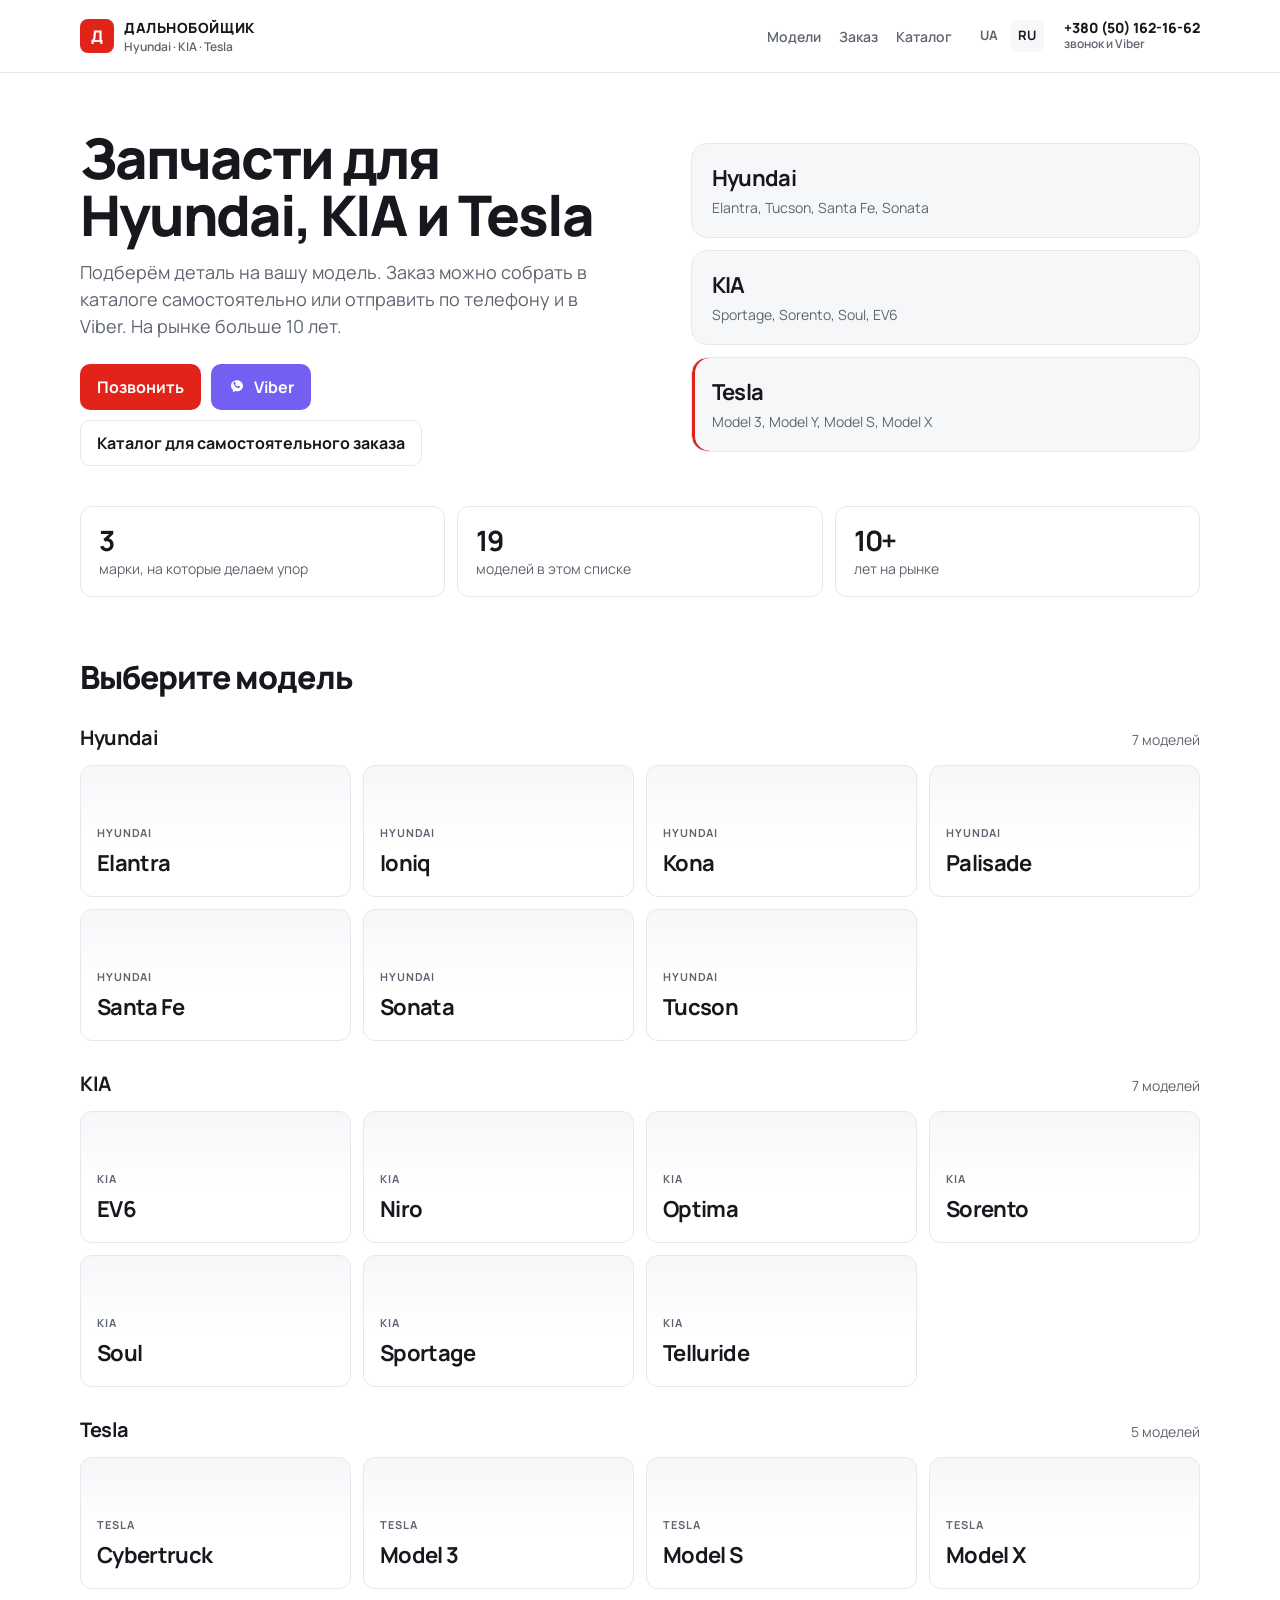
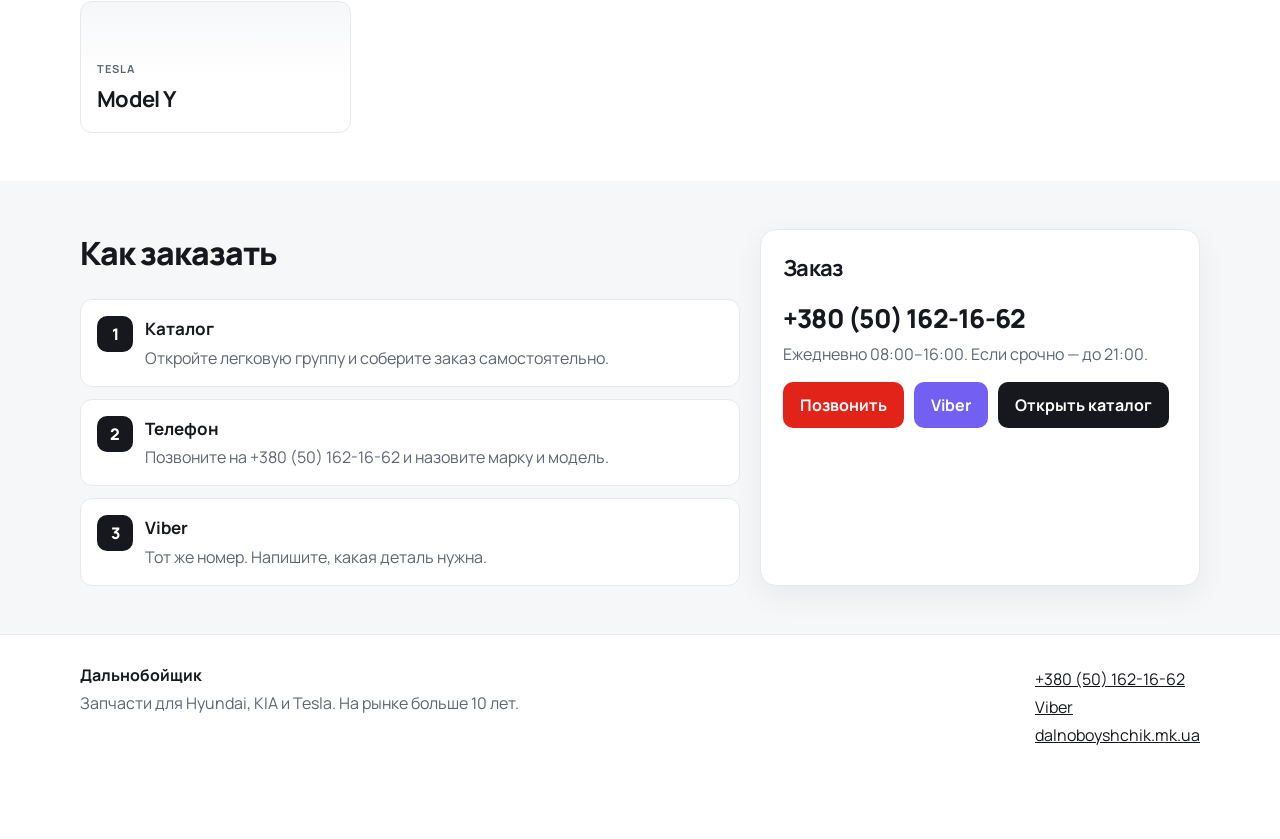
==== ru.html @ 2a45659d "Publish a landing page for Hyundai, KIA and Tesla parts." ====
<!DOCTYPE html>
<html lang="ru">
<head>
  <meta charset="utf-8">
  <meta name="viewport" content="width=device-width, initial-scale=1">
  <title>Запчасти Hyundai, KIA и Tesla — Дальнобойщик</title>
  <meta name="description" content="Запчасти для Hyundai, KIA и Tesla: Elantra, Tucson, Sportage, Model 3, Model Y и другие модели. Каталог для самостоятельного заказа, телефон и Viber +380 (50) 162-16-62. На рынке больше 10 лет.">
  <meta name="robots" content="index, follow">
  <link rel="canonical" href="https://sergey16071997.github.io/legkova/ru.html">
  <link rel="alternate" hreflang="uk" href="https://sergey16071997.github.io/legkova/">
  <link rel="alternate" hreflang="ru" href="https://sergey16071997.github.io/legkova/ru.html">
  <link rel="alternate" hreflang="x-default" href="https://sergey16071997.github.io/legkova/">
  <meta property="og:title" content="Запчасти Hyundai, KIA и Tesla — Дальнобойщик">
  <meta property="og:description" content="Запчасти на Hyundai, KIA и Tesla. Каталог для самостоятельного заказа или звонок и Viber.">
  <meta property="og:url" content="https://sergey16071997.github.io/legkova/ru.html">
  <meta property="og:type" content="website">
  <meta property="og:locale" content="ru_RU">
  <link rel="preconnect" href="https://fonts.googleapis.com">
  <link rel="preconnect" href="https://fonts.gstatic.com" crossorigin>
  <link href="https://fonts.googleapis.com/css2?family=Manrope:wght@500;600;700;800&display=swap" rel="stylesheet">
  <link rel="stylesheet" href="css/styles.css">
  <script type="application/ld+json">
  {
    "@context": "https://schema.org",
    "@type": "AutoPartsStore",
    "name": "Дальнобойщик",
    "url": "https://sergey16071997.github.io/legkova/ru.html",
    "telephone": "+380501621662",
    "description": "Запчасти для Hyundai, KIA и Tesla. На рынке больше 10 лет.",
    "knowsAbout": ["Hyundai Elantra", "Hyundai Tucson", "KIA Sportage", "Tesla Model 3", "Tesla Model Y"],
    "sameAs": ["https://dalnoboyshchik.mk.ua/ua/g137787623-legkova-grupa"]
  }
  </script>
</head>
<body>
  <a class="skip" href="#models">К моделям</a>
  <header class="site-header">
    <div class="wrap header-row">
      <a class="brand" href="ru.html">
        <span class="brand-mark">Д</span>
        <span class="brand-name">ДАЛЬНОБОЙЩИК<span class="brand-sub">Hyundai · KIA · Tesla</span></span>
      </a>
      <nav class="nav" aria-label="Разделы">
        <a href="#models">Модели</a>
        <a href="#order">Заказ</a>
        <a href="https://dalnoboyshchik.mk.ua/ua/g137787623-legkova-grupa">Каталог</a>
      </nav>
      <span class="langs">
        <a href="index.html" hreflang="uk" lang="uk">UA</a>
        <a href="ru.html" hreflang="ru" lang="ru" aria-current="page">RU</a>
      </span>
      <a class="header-call" href="tel:+380501621662">+380 (50) 162-16-62<span>звонок и Viber</span></a>
    </div>
  </header>

  <main>
    <section class="hero">
      <div class="wrap hero-grid">
        <div>
          <h1>Запчасти для Hyundai, KIA и Tesla</h1>
          <p class="lead">Подберём деталь на вашу модель. Заказ можно собрать в каталоге самостоятельно или отправить по телефону и в Viber. На рынке больше 10 лет.</p>
          <div class="actions">
            <a class="btn btn-red" href="tel:+380501621662">Позвонить</a>
            <a class="btn btn-viber" href="viber://chat?number=%2B380501621662">
              <svg viewBox="0 0 24 24" aria-hidden="true"><path fill="currentColor" d="M12 3C7.6 3 4 6.2 4 10.2c0 2.2 1.1 4.2 2.9 5.6l-.7 3.2 3.4-1.6c.8.2 1.6.3 2.4.3 4.4 0 8-3.2 8-7.2S16.4 3 12 3zm3.7 9.4c-.2.5-1 .9-1.4 1-.4.1-.8.2-1.3 0-.3-.1-.7-.2-1.2-.5-2.1-1.1-3.5-3.3-3.6-3.5-.1-.2-.9-1.2-.9-2.3s.6-1.6.8-1.8c.2-.2.4-.3.6-.3h.4c.1 0 .3 0 .4.3.2.5.6 1.6.6 1.7.1.1.1.3 0 .5-.1.2-.2.3-.3.5l-.2.2c-.1.1-.2.2-.1.4.1.2.6 1 1.3 1.6.9.8 1.6 1 1.8 1.1.2.1.3.1.4-.1.1-.2.5-.6.6-.8.1-.2.3-.2.5-.1.2.1 1.3.6 1.5.7.2.1.3.2.4.3.1.2.1.6-.1 1.1z"/></svg>
              Viber
            </a>
            <a class="btn btn-line" href="https://dalnoboyshchik.mk.ua/ua/g137787623-legkova-grupa">Каталог для самостоятельного заказа</a>
          </div>
        </div>
        <div class="hero-board">
          <a class="tile" href="#hyundai"><strong>Hyundai</strong><span>Elantra, Tucson, Santa Fe, Sonata</span></a>
          <a class="tile" href="#kia"><strong>KIA</strong><span>Sportage, Sorento, Soul, EV6</span></a>
          <a class="tile tile-tesla" href="#tesla"><strong>Tesla</strong><span>Model 3, Model Y, Model S, Model X</span></a>
        </div>
      </div>
    </section>

    <section class="wrap facts" aria-label="Коротко">
      <div class="fact"><b>3</b><span>марки, на которые делаем упор</span></div>
      <div class="fact"><b>19</b><span>моделей в этом списке</span></div>
      <div class="fact"><b>10+</b><span>лет на рынке</span></div>
    </section>

    <section class="section" id="models">
      <div class="wrap">
        <h2>Выберите модель</h2>
        <div class="brand-block" id="hyundai">
          <div class="brand-head"><h3>Hyundai</h3><p>7 моделей</p></div>
          <div class="models">
            <a class="model" href="https://dalnoboyshchik.mk.ua/ua/g137787623-legkova-grupa"><small>Hyundai</small><b>Elantra</b></a>
            <a class="model" href="https://dalnoboyshchik.mk.ua/ua/g137787623-legkova-grupa"><small>Hyundai</small><b>Ioniq</b></a>
            <a class="model" href="https://dalnoboyshchik.mk.ua/ua/g137787623-legkova-grupa"><small>Hyundai</small><b>Kona</b></a>
            <a class="model" href="https://dalnoboyshchik.mk.ua/ua/g137787623-legkova-grupa"><small>Hyundai</small><b>Palisade</b></a>
            <a class="model" href="https://dalnoboyshchik.mk.ua/ua/g137787623-legkova-grupa"><small>Hyundai</small><b>Santa Fe</b></a>
            <a class="model" href="https://dalnoboyshchik.mk.ua/ua/g137787623-legkova-grupa"><small>Hyundai</small><b>Sonata</b></a>
            <a class="model" href="https://dalnoboyshchik.mk.ua/ua/g137787623-legkova-grupa"><small>Hyundai</small><b>Tucson</b></a>
          </div>
        </div>
        <div class="brand-block" id="kia">
          <div class="brand-head"><h3>KIA</h3><p>7 моделей</p></div>
          <div class="models">
            <a class="model" href="https://dalnoboyshchik.mk.ua/ua/g137787623-legkova-grupa"><small>KIA</small><b>EV6</b></a>
            <a class="model" href="https://dalnoboyshchik.mk.ua/ua/g137787623-legkova-grupa"><small>KIA</small><b>Niro</b></a>
            <a class="model" href="https://dalnoboyshchik.mk.ua/ua/g137787623-legkova-grupa"><small>KIA</small><b>Optima</b></a>
            <a class="model" href="https://dalnoboyshchik.mk.ua/ua/g137787623-legkova-grupa"><small>KIA</small><b>Sorento</b></a>
            <a class="model" href="https://dalnoboyshchik.mk.ua/ua/g137787623-legkova-grupa"><small>KIA</small><b>Soul</b></a>
            <a class="model" href="https://dalnoboyshchik.mk.ua/ua/g137787623-legkova-grupa"><small>KIA</small><b>Sportage</b></a>
            <a class="model" href="https://dalnoboyshchik.mk.ua/ua/g137787623-legkova-grupa"><small>KIA</small><b>Telluride</b></a>
          </div>
        </div>
        <div class="brand-block" id="tesla">
          <div class="brand-head"><h3>Tesla</h3><p>5 моделей</p></div>
          <div class="models">
            <a class="model" href="https://dalnoboyshchik.mk.ua/ua/g137787623-legkova-grupa"><small>Tesla</small><b>Cybertruck</b></a>
            <a class="model" href="https://dalnoboyshchik.mk.ua/ua/g137787623-legkova-grupa"><small>Tesla</small><b>Model 3</b></a>
            <a class="model" href="https://dalnoboyshchik.mk.ua/ua/g137787623-legkova-grupa"><small>Tesla</small><b>Model S</b></a>
            <a class="model" href="https://dalnoboyshchik.mk.ua/ua/g137787623-legkova-grupa"><small>Tesla</small><b>Model X</b></a>
            <a class="model" href="https://dalnoboyshchik.mk.ua/ua/g137787623-legkova-grupa"><small>Tesla</small><b>Model Y</b></a>
          </div>
        </div>
      </div>
    </section>

    <section class="section order" id="order">
      <div class="wrap steps">
        <div>
          <h2>Как заказать</h2>
          <div class="step-list">
            <article class="step">
              <i>1</i>
              <div>
                <h3>Каталог</h3>
                <p>Откройте легковую группу и соберите заказ самостоятельно.</p>
              </div>
            </article>
            <article class="step">
              <i>2</i>
              <div>
                <h3>Телефон</h3>
                <p>Позвоните на +380 (50) 162-16-62 и назовите марку и модель.</p>
              </div>
            </article>
            <article class="step">
              <i>3</i>
              <div>
                <h3>Viber</h3>
                <p>Тот же номер. Напишите, какая деталь нужна.</p>
              </div>
            </article>
          </div>
        </div>
        <aside class="contact-card" id="contacts">
          <h3>Заказ</h3>
          <a class="phone" href="tel:+380501621662">+380 (50) 162-16-62</a>
          <p class="hours">Ежедневно 08:00–16:00. Если срочно — до 21:00.</p>
          <div class="actions">
            <a class="btn btn-red" href="tel:+380501621662">Позвонить</a>
            <a class="btn btn-viber" href="viber://chat?number=%2B380501621662">Viber</a>
            <a class="btn btn-dark" href="https://dalnoboyshchik.mk.ua/ua/g137787623-legkova-grupa">Открыть каталог</a>
          </div>
        </aside>
      </div>
    </section>
  </main>

  <footer class="site-footer">
    <div class="wrap footer-row">
      <div>
        <strong>Дальнобойщик</strong>
        <p>Запчасти для Hyundai, KIA и Tesla. На рынке больше 10 лет.</p>
      </div>
      <div>
        <p><a href="tel:+380501621662">+380 (50) 162-16-62</a></p>
        <p><a href="viber://chat?number=%2B380501621662">Viber</a></p>
        <p><a href="https://dalnoboyshchik.mk.ua/ua/g137787623-legkova-grupa">dalnoboyshchik.mk.ua</a></p>
      </div>
    </div>
  </footer>

  <div class="dock">
    <a class="btn btn-red" href="tel:+380501621662">Позвонить</a>
    <a class="btn btn-viber" href="viber://chat?number=%2B380501621662">Viber</a>
  </div>
</body>
</html>
---- css/styles.css ----
:root {
  --ink: #16181d;
  --muted: #5e6570;
  --line: #e6e8ec;
  --paper: #f6f7f9;
  --red: #e2231a;
  --red-dark: #c41610;
  --white: #fff;
  --shadow: 0 10px 30px rgba(22, 24, 29, 0.06);
  --radius: 12px;
  --max: 1120px;
}

* { box-sizing: border-box; }
html { scroll-behavior: smooth; }
body {
  margin: 0;
  color: var(--ink);
  background: var(--white);
  font-family: Manrope, system-ui, sans-serif;
  font-size: 16px;
  line-height: 1.5;
}
img, svg { display: block; }
a { color: inherit; }
button, a { -webkit-tap-highlight-color: transparent; }

.skip {
  position: absolute;
  left: 12px;
  top: -40px;
  background: var(--ink);
  color: var(--white);
  padding: 8px 12px;
  z-index: 20;
}
.skip:focus { top: 12px; }

.wrap {
  width: min(var(--max), calc(100% - 40px));
  margin: 0 auto;
}

.site-header {
  position: sticky;
  top: 0;
  z-index: 10;
  background: rgba(255, 255, 255, 0.92);
  backdrop-filter: blur(12px);
  border-bottom: 1px solid var(--line);
}
.header-row {
  display: flex;
  align-items: center;
  gap: 20px;
  min-height: 72px;
}
.brand {
  display: flex;
  align-items: center;
  gap: 10px;
  text-decoration: none;
  margin-right: auto;
}
.brand-mark {
  width: 34px;
  height: 34px;
  border-radius: 8px;
  background: var(--red);
  color: var(--white);
  display: grid;
  place-items: center;
  font-weight: 800;
  letter-spacing: -0.04em;
}
.brand-name {
  font-weight: 800;
  letter-spacing: 0.04em;
  font-size: 14px;
}
.brand-sub {
  display: block;
  color: var(--muted);
  font-weight: 600;
  letter-spacing: 0;
  font-size: 12px;
}
.nav {
  display: flex;
  gap: 18px;
}
.nav a {
  text-decoration: none;
  color: var(--muted);
  font-weight: 600;
  font-size: 14px;
}
.nav a:hover { color: var(--ink); }
.langs {
  display: flex;
  gap: 4px;
  flex: 0 0 auto;
}
.langs a {
  text-decoration: none;
  font-size: 13px;
  font-weight: 700;
  color: var(--muted);
  padding: 6px 8px;
  border-radius: 8px;
}
.langs a[aria-current="page"] {
  color: var(--ink);
  background: var(--paper);
}
.header-call {
  display: flex;
  flex-direction: column;
  text-decoration: none;
  font-weight: 800;
  font-size: 14px;
  line-height: 1.2;
  flex: 0 0 auto;
}
.header-call span {
  color: var(--muted);
  font-weight: 600;
  font-size: 12px;
}

.hero {
  padding: 56px 0 28px;
}
.hero-grid {
  display: grid;
  grid-template-columns: 1.05fr 0.95fr;
  gap: 48px;
  align-items: center;
}
h1 {
  margin: 0 0 16px;
  font-size: 56px;
  line-height: 1.02;
  letter-spacing: -0.035em;
  font-weight: 800;
}
.lead {
  margin: 0 0 24px;
  max-width: 520px;
  color: var(--muted);
  font-size: 18px;
}
.actions {
  display: flex;
  flex-wrap: wrap;
  gap: 10px;
}
.btn {
  display: inline-flex;
  align-items: center;
  justify-content: center;
  gap: 8px;
  min-height: 46px;
  padding: 0 16px;
  border-radius: 10px;
  text-decoration: none;
  font-weight: 700;
  border: 1px solid transparent;
}
.btn svg { width: 18px; height: 18px; }
.btn-red { background: var(--red); color: var(--white); }
.btn-red:hover { background: var(--red-dark); }
.btn-dark { background: var(--ink); color: var(--white); }
.btn-line {
  background: var(--white);
  border-color: var(--line);
  color: var(--ink);
}
.btn-line:hover { border-color: var(--ink); }
.btn-viber { background: #7360f2; color: var(--white); }
.btn-viber:hover { background: #5d4ad6; }

.hero-board {
  display: grid;
  gap: 12px;
}
.tile {
  display: block;
  text-decoration: none;
  background: var(--paper);
  border: 1px solid var(--line);
  border-radius: 16px;
  padding: 18px 20px;
}
.tile:hover { border-color: #cfd3da; }
.tile strong {
  display: block;
  font-size: 22px;
  letter-spacing: -0.03em;
}
.tile span {
  color: var(--muted);
  font-size: 14px;
}
.tile-tesla { box-shadow: inset 3px 0 0 var(--red); }

.facts {
  display: grid;
  grid-template-columns: repeat(3, 1fr);
  gap: 12px;
  padding: 12px 0 8px;
}
.fact {
  border: 1px solid var(--line);
  border-radius: var(--radius);
  padding: 18px 18px 16px;
}
.fact b {
  display: block;
  font-size: 28px;
  letter-spacing: -0.04em;
  line-height: 1.1;
}
.fact span { color: var(--muted); font-size: 14px; }

.section { padding: 48px 0; }
.section h2 {
  margin: 0 0 22px;
  font-size: 32px;
  letter-spacing: -0.03em;
  font-weight: 800;
}
.brand-block + .brand-block { margin-top: 28px; }
.brand-head {
  display: flex;
  align-items: baseline;
  justify-content: space-between;
  gap: 12px;
  margin-bottom: 12px;
}
.brand-head h3 {
  margin: 0;
  font-size: 20px;
  letter-spacing: -0.02em;
}
.brand-head p {
  margin: 0;
  color: var(--muted);
  font-size: 14px;
}
.models {
  display: grid;
  grid-template-columns: repeat(4, 1fr);
  gap: 12px;
}
.model {
  display: flex;
  flex-direction: column;
  justify-content: flex-end;
  min-height: 132px;
  padding: 16px;
  text-decoration: none;
  border: 1px solid var(--line);
  border-radius: var(--radius);
  background:
    linear-gradient(180deg, var(--paper), var(--white) 58%);
}
.model:hover { border-color: var(--ink); }
.model small {
  color: var(--muted);
  font-weight: 700;
  letter-spacing: 0.08em;
  text-transform: uppercase;
  font-size: 11px;
}
.model b {
  margin-top: 6px;
  font-size: 22px;
  letter-spacing: -0.03em;
}

.order {
  background: var(--paper);
}
.steps {
  display: grid;
  grid-template-columns: 1.2fr 0.8fr;
  gap: 20px;
}
.step-list {
  display: grid;
  gap: 12px;
}
.step {
  display: grid;
  grid-template-columns: 36px 1fr;
  gap: 12px;
  background: var(--white);
  border: 1px solid var(--line);
  border-radius: var(--radius);
  padding: 16px;
}
.step i {
  width: 36px;
  height: 36px;
  border-radius: 10px;
  background: var(--ink);
  color: var(--white);
  display: grid;
  place-items: center;
  font-style: normal;
  font-weight: 800;
}
.step h3 { margin: 0 0 4px; font-size: 17px; }
.step p { margin: 0; color: var(--muted); }
.contact-card {
  background: var(--white);
  border: 1px solid var(--line);
  border-radius: 16px;
  padding: 22px;
  box-shadow: var(--shadow);
}
.contact-card h3 { margin: 0 0 6px; font-size: 22px; letter-spacing: -0.03em; }
.contact-card .phone {
  display: inline-block;
  margin: 8px 0 4px;
  font-size: 26px;
  font-weight: 800;
  letter-spacing: -0.03em;
  text-decoration: none;
}
.hours { margin: 0 0 16px; color: var(--muted); }
.contact-card .actions { margin-top: 8px; }

.site-footer {
  border-top: 1px solid var(--line);
  padding: 28px 0 88px;
}
.footer-row {
  display: flex;
  justify-content: space-between;
  gap: 20px;
  align-items: start;
}
.site-footer p { margin: 4px 0; color: var(--muted); }
.site-footer a { color: var(--ink); }

.dock {
  display: none;
}

:focus-visible {
  outline: 2px solid var(--ink);
  outline-offset: 2px;
}

@media (max-width: 900px) {
  h1 { font-size: 40px; }
  .hero-grid, .steps, .models, .facts { grid-template-columns: 1fr 1fr; }
  .hero-grid, .steps { grid-template-columns: 1fr; }
  .nav { display: none; }
}

@media (max-width: 640px) {
  .wrap { width: min(var(--max), calc(100% - 28px)); }
  .header-row { min-height: 64px; gap: 10px; }
  .brand-sub, .header-call span { display: none; }
  h1 { font-size: 34px; }
  .lead { font-size: 16px; }
  .facts, .models { grid-template-columns: 1fr; }
  .models { grid-template-columns: 1fr 1fr; }
  .section h2 { font-size: 28px; }
  .footer-row { flex-direction: column; }
  .dock {
    display: grid;
    grid-template-columns: 1fr 1fr;
    gap: 8px;
    position: fixed;
    left: 0;
    right: 0;
    bottom: 0;
    padding: 10px 12px calc(10px + env(safe-area-inset-bottom));
    background: rgba(255, 255, 255, 0.96);
    border-top: 1px solid var(--line);
  }
  .dock .btn { width: 100%; }
}
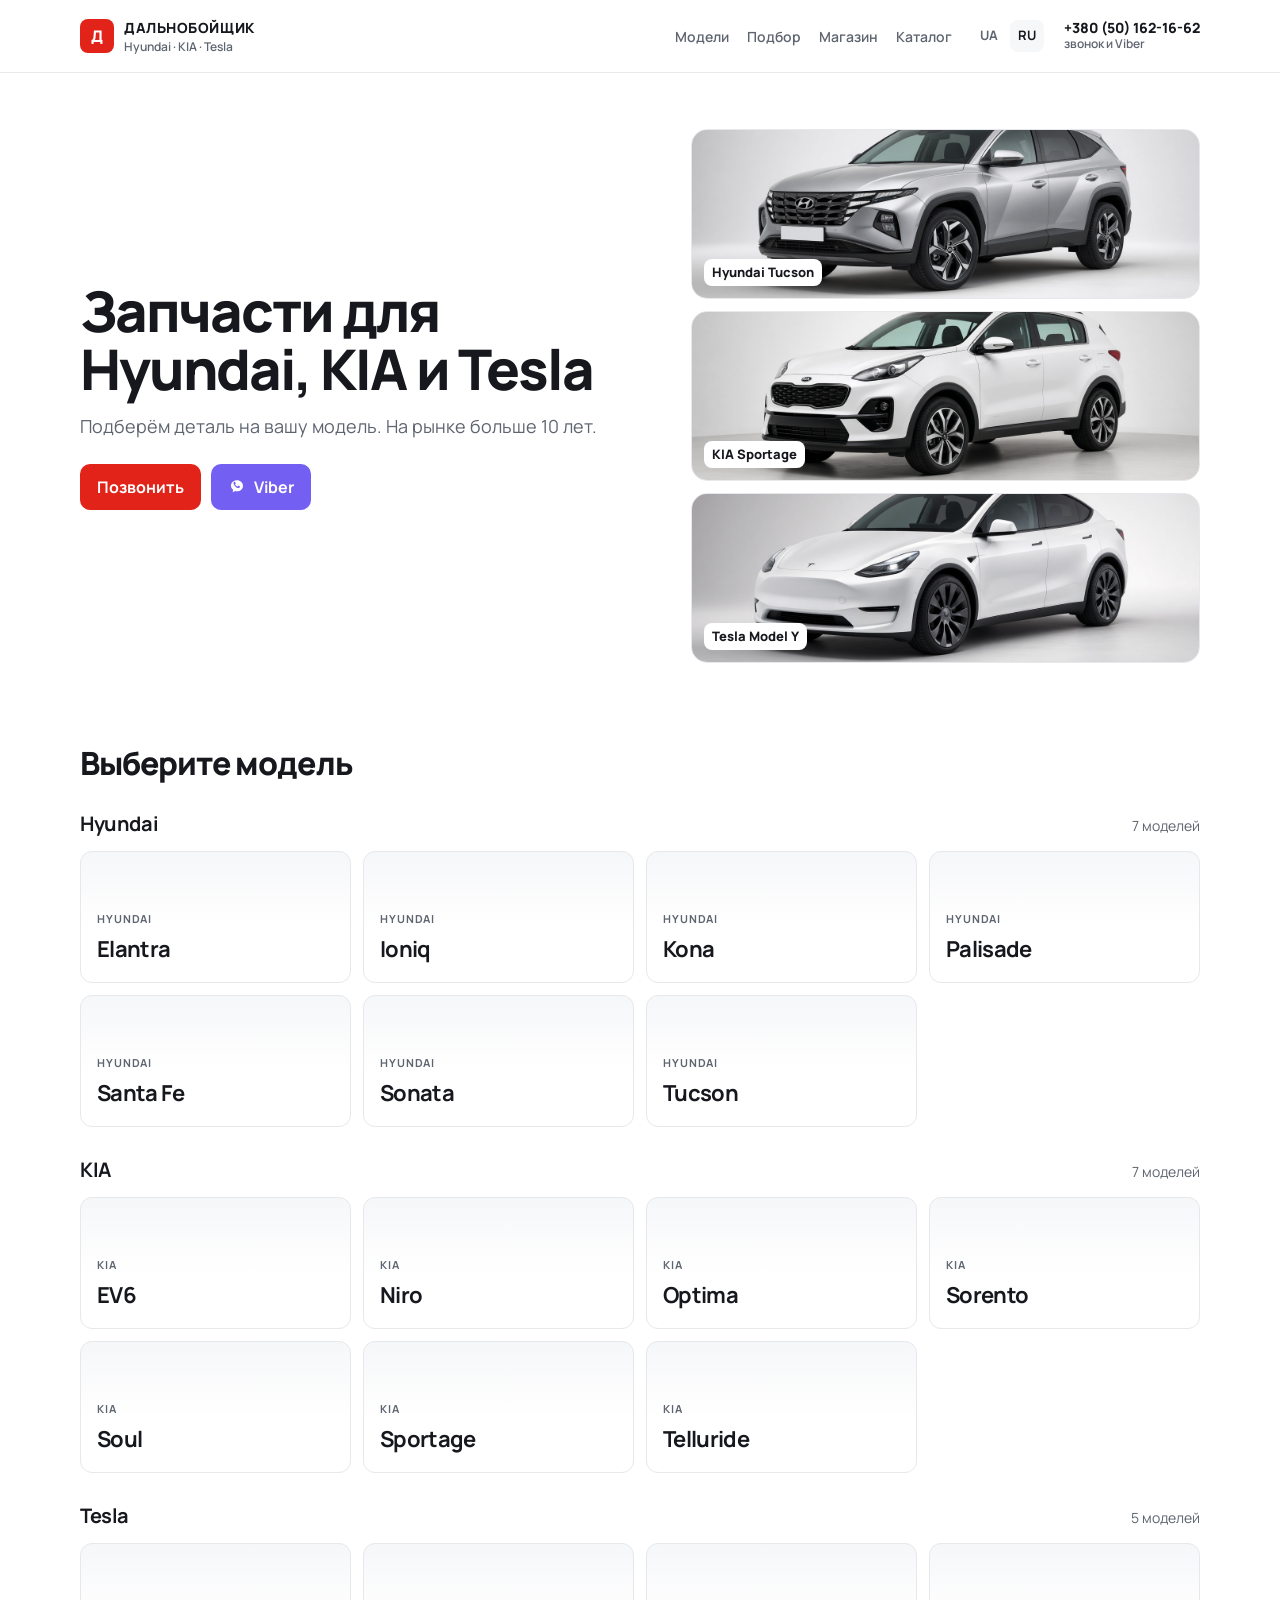
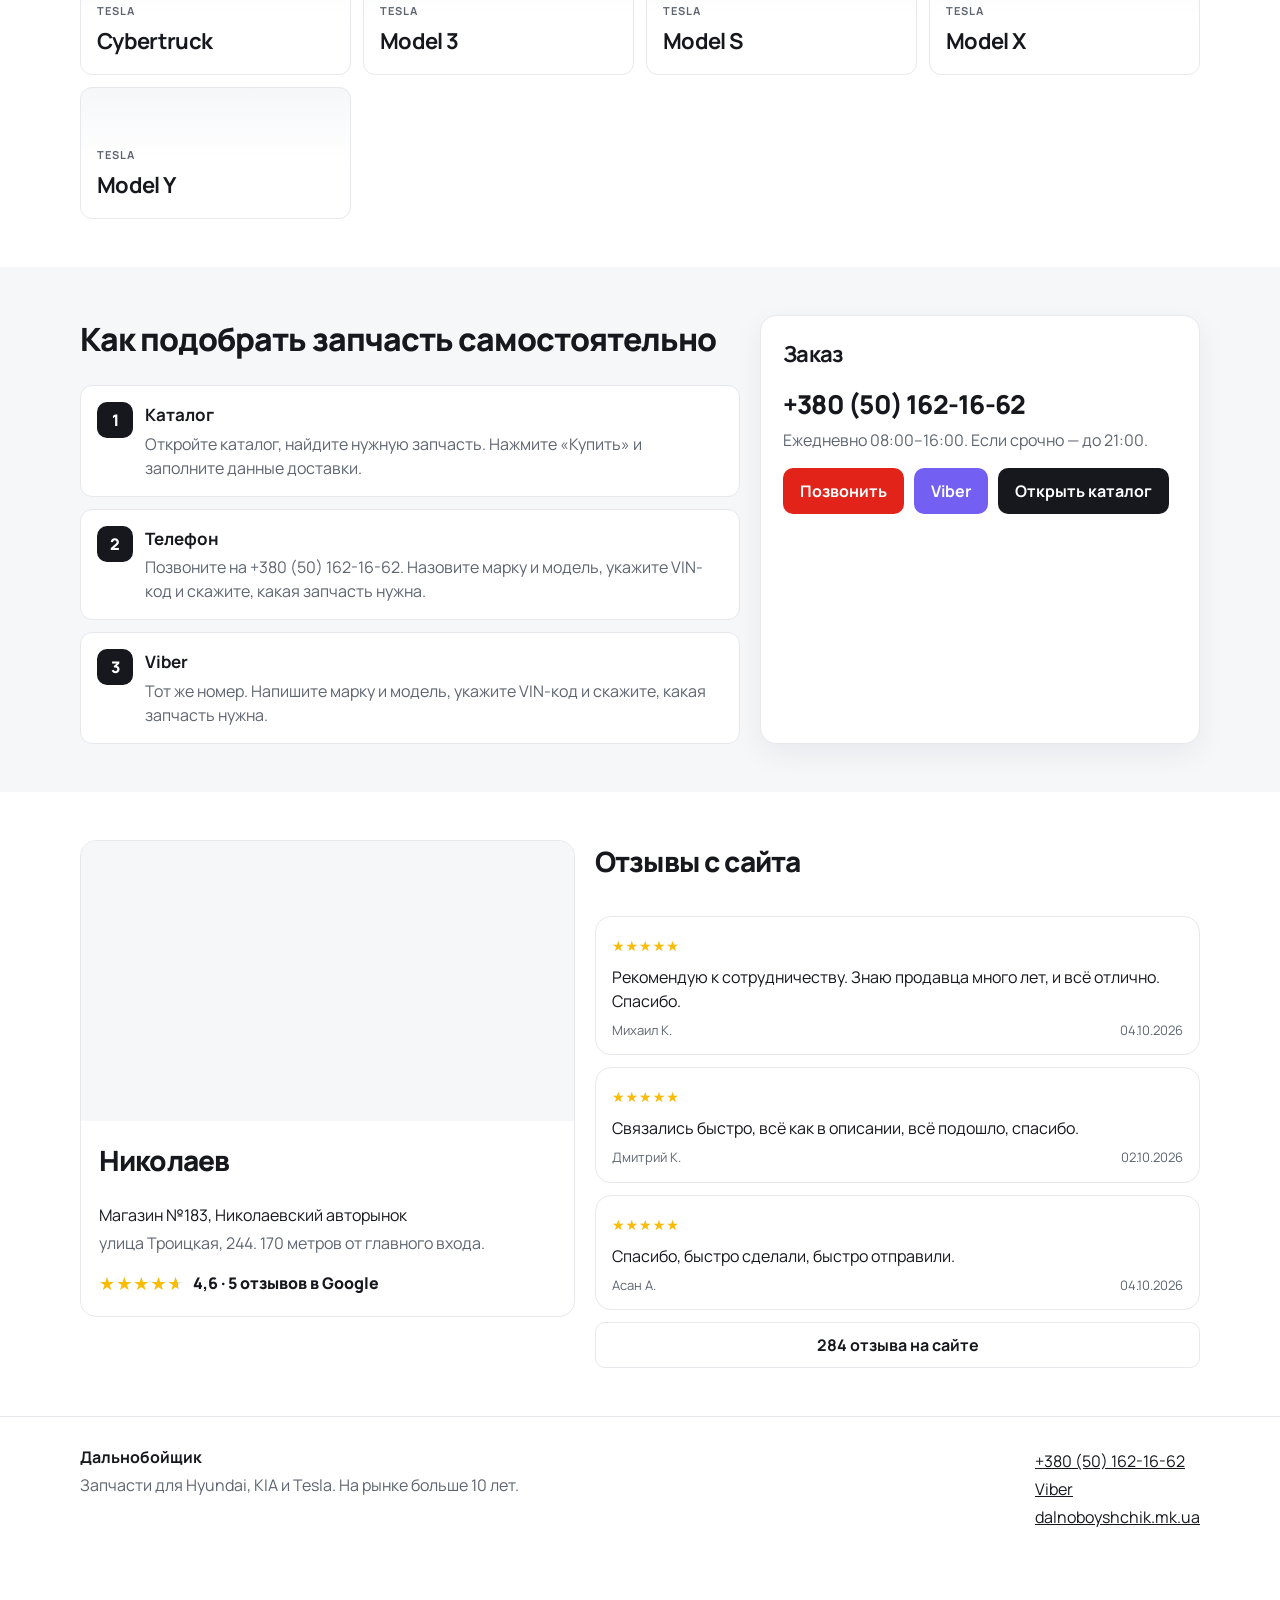
==== commit 86d9a802: "Show the Mykolaiv shop, reviews, and three car photos, and rewrite how to order a part." ====
--- a/ru.html
+++ b/ru.html
@@ -4,14 +4,14 @@
   <meta charset="utf-8">
   <meta name="viewport" content="width=device-width, initial-scale=1">
   <title>Запчасти Hyundai, KIA и Tesla — Дальнобойщик</title>
-  <meta name="description" content="Запчасти для Hyundai, KIA и Tesla: Elantra, Tucson, Sportage, Model 3, Model Y и другие модели. Каталог для самостоятельного заказа, телефон и Viber +380 (50) 162-16-62. На рынке больше 10 лет.">
+  <meta name="description" content="Запчасти для Hyundai, KIA и Tesla: Elantra, Tucson, Sportage, Model 3, Model Y и другие модели. Телефон и Viber +380 (50) 162-16-62. Магазин в Николаеве, на рынке больше 10 лет.">
   <meta name="robots" content="index, follow">
   <link rel="canonical" href="https://sergey16071997.github.io/legkova/ru.html">
   <link rel="alternate" hreflang="uk" href="https://sergey16071997.github.io/legkova/">
   <link rel="alternate" hreflang="ru" href="https://sergey16071997.github.io/legkova/ru.html">
   <link rel="alternate" hreflang="x-default" href="https://sergey16071997.github.io/legkova/">
   <meta property="og:title" content="Запчасти Hyundai, KIA и Tesla — Дальнобойщик">
-  <meta property="og:description" content="Запчасти на Hyundai, KIA и Tesla. Каталог для самостоятельного заказа или звонок и Viber.">
+  <meta property="og:description" content="Запчасти на Hyundai, KIA и Tesla. Звонок, Viber или подбор в каталоге. Магазин в Николаеве.">
   <meta property="og:url" content="https://sergey16071997.github.io/legkova/ru.html">
   <meta property="og:type" content="website">
   <meta property="og:locale" content="ru_RU">
@@ -27,6 +27,18 @@
     "url": "https://sergey16071997.github.io/legkova/ru.html",
     "telephone": "+380501621662",
     "description": "Запчасти для Hyundai, KIA и Tesla. На рынке больше 10 лет.",
+    "address": {
+      "@type": "PostalAddress",
+      "streetAddress": "улица Троицкая, 244",
+      "addressLocality": "Николаев",
+      "addressCountry": "UA"
+    },
+    "aggregateRating": {
+      "@type": "AggregateRating",
+      "ratingValue": "4.6",
+      "reviewCount": "5",
+      "bestRating": "5"
+    },
     "knowsAbout": ["Hyundai Elantra", "Hyundai Tucson", "KIA Sportage", "Tesla Model 3", "Tesla Model Y"],
     "sameAs": ["https://dalnoboyshchik.mk.ua/ua/g137787623-legkova-grupa"]
   }
@@ -42,7 +54,8 @@
       </a>
       <nav class="nav" aria-label="Разделы">
         <a href="#models">Модели</a>
-        <a href="#order">Заказ</a>
+        <a href="#order">Подбор</a>
+        <a href="#shop">Магазин</a>
         <a href="https://dalnoboyshchik.mk.ua/ua/g137787623-legkova-grupa">Каталог</a>
       </nav>
       <span class="langs">
@@ -58,28 +71,21 @@
       <div class="wrap hero-grid">
         <div>
           <h1>Запчасти для Hyundai, KIA и Tesla</h1>
-          <p class="lead">Подберём деталь на вашу модель. Заказ можно собрать в каталоге самостоятельно или отправить по телефону и в Viber. На рынке больше 10 лет.</p>
+          <p class="lead">Подберём деталь на вашу модель. На рынке больше 10 лет.</p>
           <div class="actions">
             <a class="btn btn-red" href="tel:+380501621662">Позвонить</a>
             <a class="btn btn-viber" href="viber://chat?number=%2B380501621662">
               <svg viewBox="0 0 24 24" aria-hidden="true"><path fill="currentColor" d="M12 3C7.6 3 4 6.2 4 10.2c0 2.2 1.1 4.2 2.9 5.6l-.7 3.2 3.4-1.6c.8.2 1.6.3 2.4.3 4.4 0 8-3.2 8-7.2S16.4 3 12 3zm3.7 9.4c-.2.5-1 .9-1.4 1-.4.1-.8.2-1.3 0-.3-.1-.7-.2-1.2-.5-2.1-1.1-3.5-3.3-3.6-3.5-.1-.2-.9-1.2-.9-2.3s.6-1.6.8-1.8c.2-.2.4-.3.6-.3h.4c.1 0 .3 0 .4.3.2.5.6 1.6.6 1.7.1.1.1.3 0 .5-.1.2-.2.3-.3.5l-.2.2c-.1.1-.2.2-.1.4.1.2.6 1 1.3 1.6.9.8 1.6 1 1.8 1.1.2.1.3.1.4-.1.1-.2.5-.6.6-.8.1-.2.3-.2.5-.1.2.1 1.3.6 1.5.7.2.1.3.2.4.3.1.2.1.6-.1 1.1z"/></svg>
               Viber
             </a>
-            <a class="btn btn-line" href="https://dalnoboyshchik.mk.ua/ua/g137787623-legkova-grupa">Каталог для самостоятельного заказа</a>
           </div>
         </div>
         <div class="hero-board">
-          <a class="tile" href="#hyundai"><strong>Hyundai</strong><span>Elantra, Tucson, Santa Fe, Sonata</span></a>
-          <a class="tile" href="#kia"><strong>KIA</strong><span>Sportage, Sorento, Soul, EV6</span></a>
-          <a class="tile tile-tesla" href="#tesla"><strong>Tesla</strong><span>Model 3, Model Y, Model S, Model X</span></a>
-        </div>
-      </div>
-    </section>
-
-    <section class="wrap facts" aria-label="Коротко">
-      <div class="fact"><b>3</b><span>марки, на которые делаем упор</span></div>
-      <div class="fact"><b>19</b><span>моделей в этом списке</span></div>
-      <div class="fact"><b>10+</b><span>лет на рынке</span></div>
+          <a class="photo" href="#hyundai"><img src="img/hyundai-tucson.jpg" alt="Hyundai Tucson"><span>Hyundai Tucson</span></a>
+          <a class="photo" href="#kia"><img src="img/kia-sportage.jpg" alt="KIA Sportage"><span>KIA Sportage</span></a>
+          <a class="photo" href="#tesla"><img src="img/tesla-model-y.jpg" alt="Tesla Model Y"><span>Tesla Model Y</span></a>
+        </div>
+      </div>
     </section>
 
     <section class="section" id="models">
@@ -125,27 +131,27 @@
     <section class="section order" id="order">
       <div class="wrap steps">
         <div>
-          <h2>Как заказать</h2>
+          <h2>Как подобрать запчасть самостоятельно</h2>
           <div class="step-list">
             <article class="step">
               <i>1</i>
               <div>
                 <h3>Каталог</h3>
-                <p>Откройте легковую группу и соберите заказ самостоятельно.</p>
+                <p>Откройте каталог, найдите нужную запчасть. Нажмите «Купить» и заполните данные доставки.</p>
               </div>
             </article>
             <article class="step">
               <i>2</i>
               <div>
                 <h3>Телефон</h3>
-                <p>Позвоните на +380 (50) 162-16-62 и назовите марку и модель.</p>
+                <p>Позвоните на +380 (50) 162-16-62. Назовите марку и модель, укажите VIN-код и скажите, какая запчасть нужна.</p>
               </div>
             </article>
             <article class="step">
               <i>3</i>
               <div>
                 <h3>Viber</h3>
-                <p>Тот же номер. Напишите, какая деталь нужна.</p>
+                <p>Тот же номер. Напишите марку и модель, укажите VIN-код и скажите, какая запчасть нужна.</p>
               </div>
             </article>
           </div>
@@ -162,6 +168,44 @@
         </aside>
       </div>
     </section>
+
+    <section class="section" id="shop">
+      <div class="wrap shop-grid">
+        <article class="shop-card">
+          <div class="map">
+            <iframe title="Карта: Дальнобойщик, улица Троицкая 244, Николаев" loading="lazy" referrerpolicy="no-referrer-when-downgrade" src="https://maps.google.com/maps?q=%D0%94%D0%B0%D0%BB%D1%8C%D0%BD%D0%BE%D0%B1%D0%BE%D0%B9%D1%89%D0%B8%D0%BA%2C%20%D1%83%D0%BB%D0%B8%D1%86%D0%B0%20%D0%A2%D1%80%D0%BE%D0%B8%D1%86%D0%BA%D0%B0%D1%8F%20244%2C%20%D0%9D%D0%B8%D0%BA%D0%BE%D0%BB%D0%B0%D0%B5%D0%B2&amp;hl=ru&amp;z=16&amp;output=embed"></iframe>
+          </div>
+          <div class="shop-body">
+            <h2>Николаев</h2>
+            <p>Магазин №183, Николаевский авторынок</p>
+            <p class="hint">улица Троицкая, 244. 170 метров от главного входа.</p>
+            <a class="store-rating" href="https://www.google.com/maps/place/?q=place_id:ChIJUSF_uvjLxUAR7lhXJdgU2II">
+              <span class="stars" aria-hidden="true"><span class="stars-base">★★★★★</span><span class="stars-fill" style="--fill: 92%">★★★★★</span></span>
+              <span>4,6 · 5 отзывов в Google</span>
+            </a>
+          </div>
+        </article>
+        <div class="reviews">
+          <h2>Отзывы с сайта</h2>
+          <article class="review-card">
+            <span class="stars" aria-hidden="true"><span class="stars-base">★★★★★</span><span class="stars-fill" style="--fill: 100%">★★★★★</span></span>
+            <p>Рекомендую к сотрудничеству. Знаю продавца много лет, и всё отлично. Спасибо.</p>
+            <footer><span>Михаил К.</span><span>04.10.2026</span></footer>
+          </article>
+          <article class="review-card">
+            <span class="stars" aria-hidden="true"><span class="stars-base">★★★★★</span><span class="stars-fill" style="--fill: 100%">★★★★★</span></span>
+            <p>Связались быстро, всё как в описании, всё подошло, спасибо.</p>
+            <footer><span>Дмитрий К.</span><span>02.10.2026</span></footer>
+          </article>
+          <article class="review-card">
+            <span class="stars" aria-hidden="true"><span class="stars-base">★★★★★</span><span class="stars-fill" style="--fill: 100%">★★★★★</span></span>
+            <p>Спасибо, быстро сделали, быстро отправили.</p>
+            <footer><span>Асан А.</span><span>04.10.2026</span></footer>
+          </article>
+          <a class="btn btn-line" href="https://dalnoboyshchik.mk.ua/testimonials">284 отзыва на сайте</a>
+        </div>
+      </div>
+    </section>
   </main>
 
   <footer class="site-footer">
--- a/css/styles.css
+++ b/css/styles.css
@@ -204,24 +204,31 @@
 }
 .tile-tesla { box-shadow: inset 3px 0 0 var(--red); }
 
-.facts {
-  display: grid;
-  grid-template-columns: repeat(3, 1fr);
-  gap: 12px;
-  padding: 12px 0 8px;
-}
-.fact {
-  border: 1px solid var(--line);
-  border-radius: var(--radius);
-  padding: 18px 18px 16px;
-}
-.fact b {
+.photo {
+  position: relative;
   display: block;
-  font-size: 28px;
-  letter-spacing: -0.04em;
-  line-height: 1.1;
-}
-.fact span { color: var(--muted); font-size: 14px; }
+  overflow: hidden;
+  border: 1px solid var(--line);
+  border-radius: 16px;
+  background: var(--paper);
+  text-decoration: none;
+}
+.photo img {
+  width: 100%;
+  height: 168px;
+  object-fit: cover;
+  object-position: center 62%;
+}
+.photo span {
+  position: absolute;
+  left: 12px;
+  bottom: 12px;
+  background: var(--white);
+  border-radius: 8px;
+  padding: 4px 8px;
+  font-size: 13px;
+  font-weight: 800;
+}
 
 .section { padding: 48px 0; }
 .section h2 {
@@ -332,6 +339,62 @@
 .hours { margin: 0 0 16px; color: var(--muted); }
 .contact-card .actions { margin-top: 8px; }
 
+.shop-grid {
+  display: grid;
+  grid-template-columns: 0.9fr 1.1fr;
+  gap: 20px;
+  align-items: start;
+}
+.shop-card, .review-card {
+  border: 1px solid var(--line);
+  border-radius: 16px;
+  background: var(--white);
+  overflow: hidden;
+}
+.map { height: 280px; background: var(--paper); }
+.map iframe { width: 100%; height: 100%; border: 0; }
+.shop-body { padding: 18px 18px 20px; }
+.shop-body h2, .reviews h2 { font-size: 28px; }
+.shop-body p { margin: 4px 0; }
+.shop-body .hint { color: var(--muted); }
+.store-rating {
+  display: inline-flex;
+  align-items: center;
+  gap: 8px;
+  margin-top: 12px;
+  color: var(--ink);
+  font-weight: 800;
+  text-decoration: none;
+}
+.stars {
+  position: relative;
+  display: inline-block;
+  font-size: 18px;
+  letter-spacing: 1px;
+  line-height: 1;
+}
+.stars-base { color: #e4e7ec; }
+.stars-fill {
+  position: absolute;
+  left: 0;
+  top: 0;
+  width: var(--fill);
+  overflow: hidden;
+  color: #fbbc04;
+  white-space: nowrap;
+}
+.reviews { display: grid; gap: 12px; }
+.review-card { padding: 16px 16px 14px; }
+.review-card p { margin: 8px 0; }
+.review-card footer {
+  display: flex;
+  justify-content: space-between;
+  gap: 12px;
+  color: var(--muted);
+  font-size: 13px;
+}
+.review-card .stars { font-size: 14px; }
+
 .site-footer {
   border-top: 1px solid var(--line);
   padding: 28px 0 88px;
@@ -356,8 +419,7 @@
 
 @media (max-width: 900px) {
   h1 { font-size: 40px; }
-  .hero-grid, .steps, .models, .facts { grid-template-columns: 1fr 1fr; }
-  .hero-grid, .steps { grid-template-columns: 1fr; }
+  .hero-grid, .steps, .shop-grid { grid-template-columns: 1fr; }
   .nav { display: none; }
 }
 
@@ -367,8 +429,8 @@
   .brand-sub, .header-call span { display: none; }
   h1 { font-size: 34px; }
   .lead { font-size: 16px; }
-  .facts, .models { grid-template-columns: 1fr; }
   .models { grid-template-columns: 1fr 1fr; }
+  .photo img { height: 190px; }
   .section h2 { font-size: 28px; }
   .footer-row { flex-direction: column; }
   .dock {
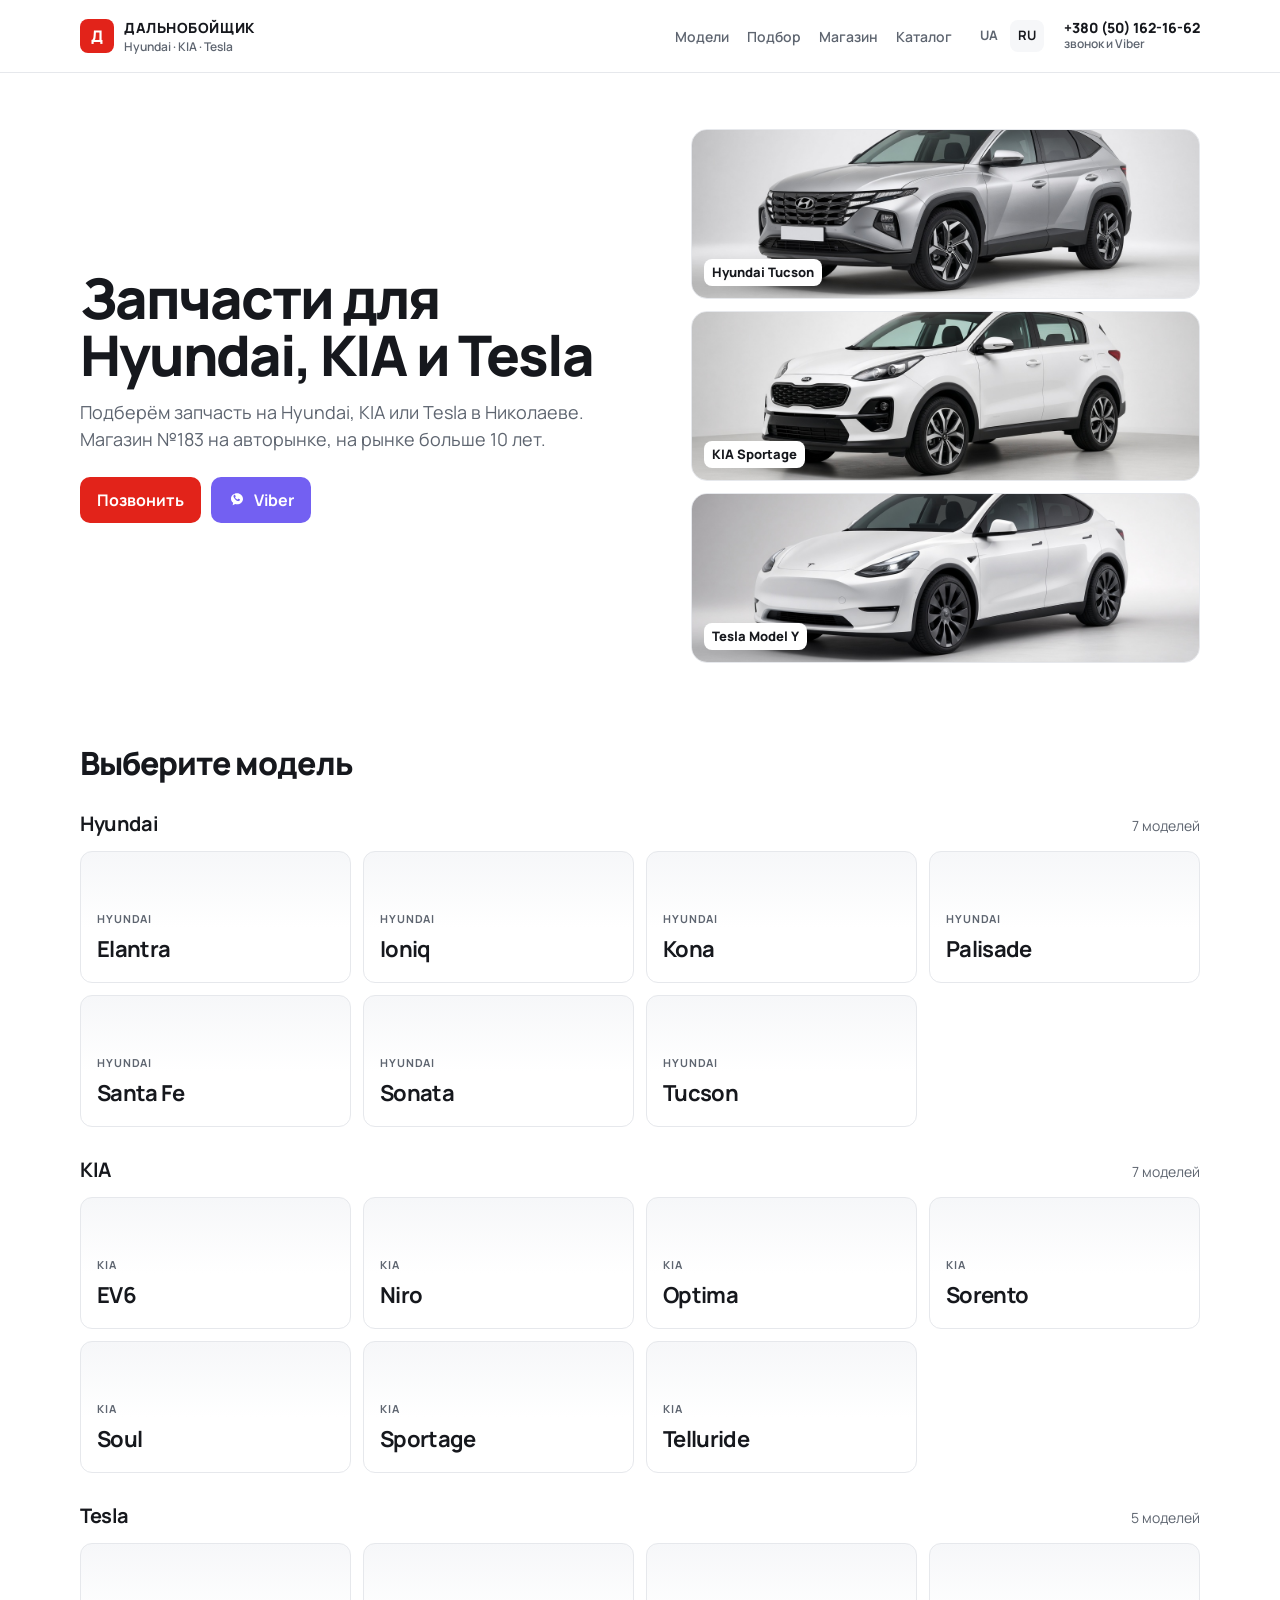
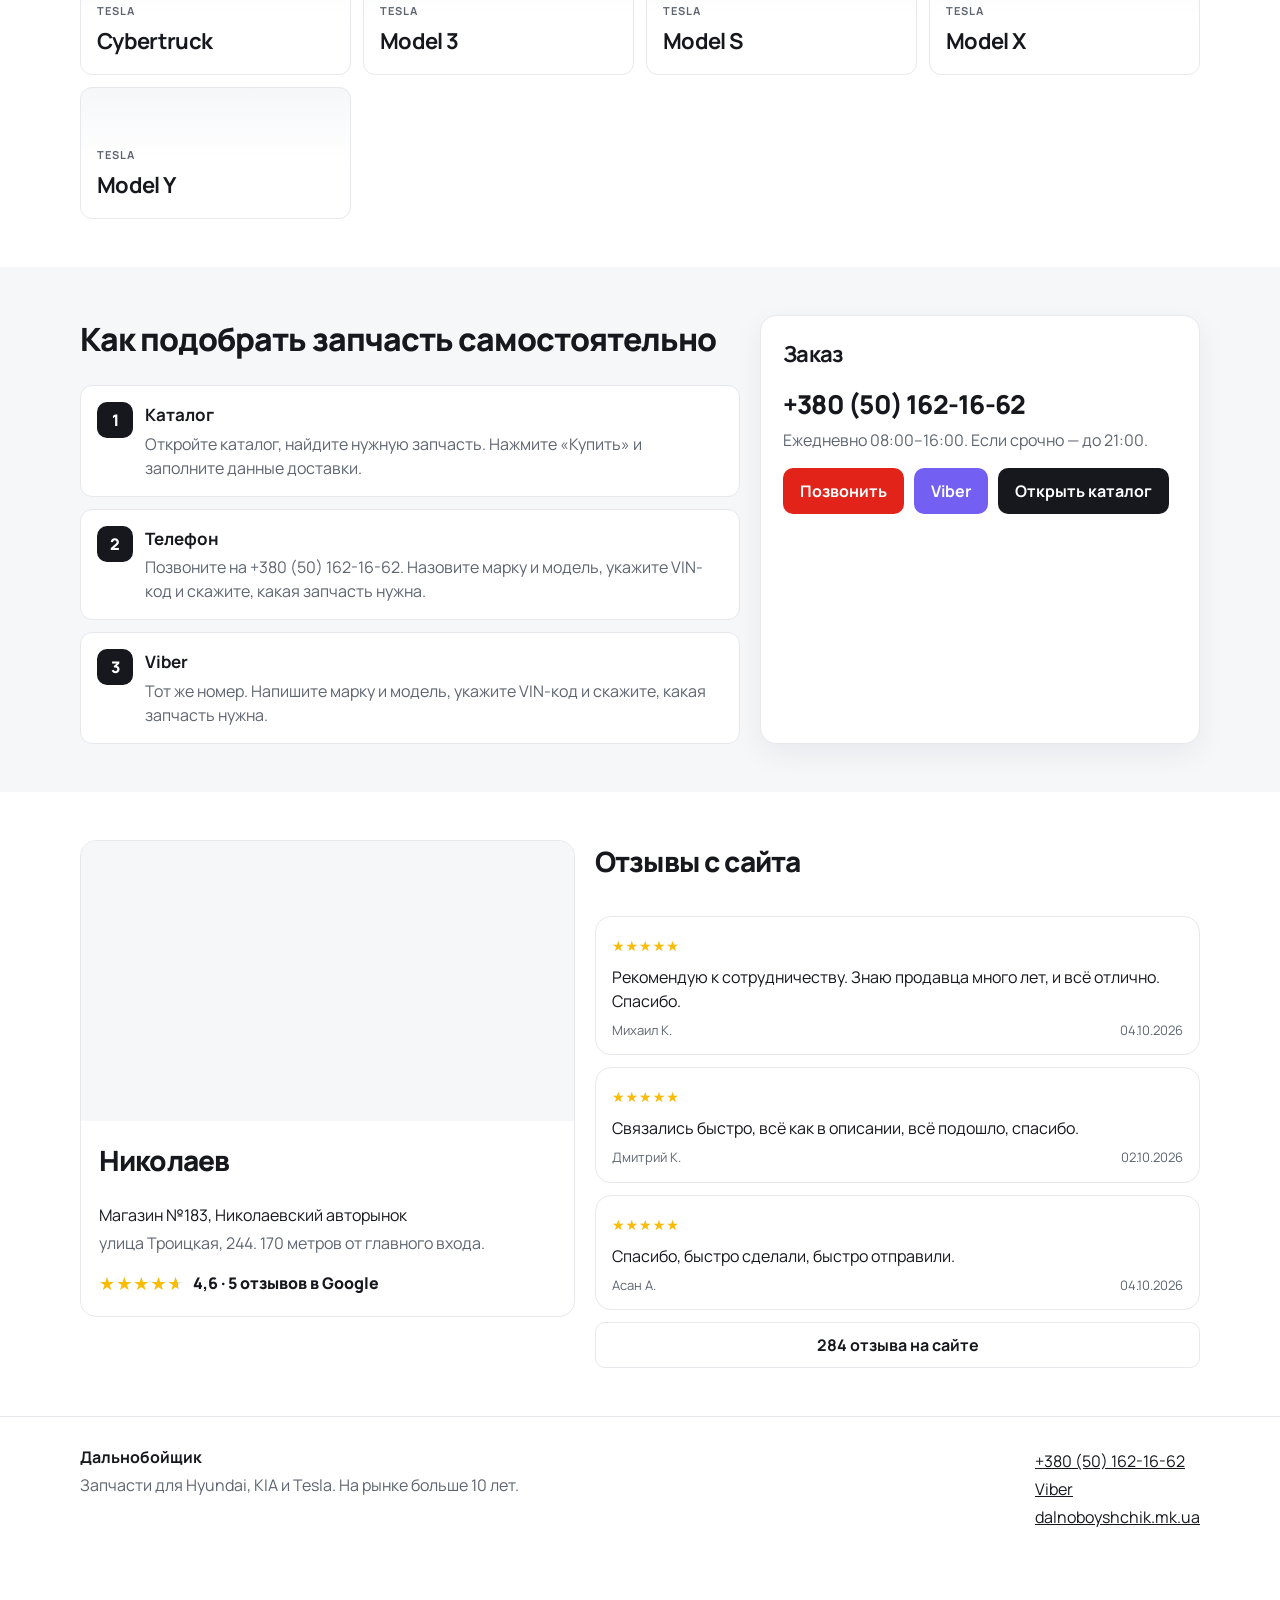
==== commit ff5f79eb: "Add Google Search Console verification and clearer search titles for Mykolaiv." ====
--- a/ru.html
+++ b/ru.html
@@ -3,18 +3,20 @@
 <head>
   <meta charset="utf-8">
   <meta name="viewport" content="width=device-width, initial-scale=1">
-  <title>Запчасти Hyundai, KIA и Tesla — Дальнобойщик</title>
-  <meta name="description" content="Запчасти для Hyundai, KIA и Tesla: Elantra, Tucson, Sportage, Model 3, Model Y и другие модели. Телефон и Viber +380 (50) 162-16-62. Магазин в Николаеве, на рынке больше 10 лет.">
+  <title>Запчасти Hyundai, KIA и Tesla в Николаеве — Дальнобойщик</title>
+  <meta name="description" content="Запчасти Hyundai, KIA и Tesla в Николаеве: Tucson, Sportage, Model 3, Model Y. Магазин №183, ул. Троицкая, 244. Телефон и Viber +380 (50) 162-16-62.">
   <meta name="robots" content="index, follow">
   <link rel="canonical" href="https://sergey16071997.github.io/legkova/ru.html">
   <link rel="alternate" hreflang="uk" href="https://sergey16071997.github.io/legkova/">
   <link rel="alternate" hreflang="ru" href="https://sergey16071997.github.io/legkova/ru.html">
   <link rel="alternate" hreflang="x-default" href="https://sergey16071997.github.io/legkova/">
-  <meta property="og:title" content="Запчасти Hyundai, KIA и Tesla — Дальнобойщик">
-  <meta property="og:description" content="Запчасти на Hyundai, KIA и Tesla. Звонок, Viber или подбор в каталоге. Магазин в Николаеве.">
+  <meta property="og:title" content="Запчасти Hyundai, KIA и Tesla в Николаеве — Дальнобойщик">
+  <meta property="og:description" content="Запчасти Hyundai, KIA и Tesla. Магазин №183 на Николаевском авторынке, ул. Троицкая, 244.">
   <meta property="og:url" content="https://sergey16071997.github.io/legkova/ru.html">
   <meta property="og:type" content="website">
   <meta property="og:locale" content="ru_RU">
+  <meta property="og:locale:alternate" content="uk_UA">
+  <meta property="og:image" content="https://sergey16071997.github.io/legkova/img/hyundai-tucson.jpg">
   <link rel="preconnect" href="https://fonts.googleapis.com">
   <link rel="preconnect" href="https://fonts.gstatic.com" crossorigin>
   <link href="https://fonts.googleapis.com/css2?family=Manrope:wght@500;600;700;800&display=swap" rel="stylesheet">
@@ -26,20 +28,33 @@
     "name": "Дальнобойщик",
     "url": "https://sergey16071997.github.io/legkova/ru.html",
     "telephone": "+380501621662",
-    "description": "Запчасти для Hyundai, KIA и Tesla. На рынке больше 10 лет.",
+    "description": "Запчасти для Hyundai, KIA и Tesla. Магазин на Николаевском авторынке.",
+    "image": "https://sergey16071997.github.io/legkova/img/hyundai-tucson.jpg",
     "address": {
       "@type": "PostalAddress",
       "streetAddress": "улица Троицкая, 244",
       "addressLocality": "Николаев",
       "addressCountry": "UA"
     },
+    "geo": {
+      "@type": "GeoCoordinates",
+      "latitude": 46.9718499,
+      "longitude": 32.0928093
+    },
+    "hasMap": "https://www.google.com/maps/place/?q=place_id:ChIJUSF_uvjLxUAR7lhXJdgU2II",
+    "openingHoursSpecification": {
+      "@type": "OpeningHoursSpecification",
+      "dayOfWeek": ["Monday", "Tuesday", "Wednesday", "Thursday", "Friday", "Saturday", "Sunday"],
+      "opens": "08:00",
+      "closes": "16:00"
+    },
     "aggregateRating": {
       "@type": "AggregateRating",
       "ratingValue": "4.6",
       "reviewCount": "5",
       "bestRating": "5"
     },
-    "knowsAbout": ["Hyundai Elantra", "Hyundai Tucson", "KIA Sportage", "Tesla Model 3", "Tesla Model Y"],
+    "knowsAbout": ["Hyundai Elantra", "Hyundai Ioniq", "Hyundai Kona", "Hyundai Palisade", "Hyundai Santa Fe", "Hyundai Sonata", "Hyundai Tucson", "KIA EV6", "KIA Niro", "KIA Optima", "KIA Sorento", "KIA Soul", "KIA Sportage", "KIA Telluride", "Tesla Cybertruck", "Tesla Model 3", "Tesla Model S", "Tesla Model X", "Tesla Model Y"],
     "sameAs": ["https://dalnoboyshchik.mk.ua/ua/g137787623-legkova-grupa"]
   }
   </script>
@@ -71,7 +86,7 @@
       <div class="wrap hero-grid">
         <div>
           <h1>Запчасти для Hyundai, KIA и Tesla</h1>
-          <p class="lead">Подберём деталь на вашу модель. На рынке больше 10 лет.</p>
+          <p class="lead">Подберём запчасть на Hyundai, KIA или Tesla в Николаеве. Магазин №183 на авторынке, на рынке больше 10 лет.</p>
           <div class="actions">
             <a class="btn btn-red" href="tel:+380501621662">Позвонить</a>
             <a class="btn btn-viber" href="viber://chat?number=%2B380501621662">
